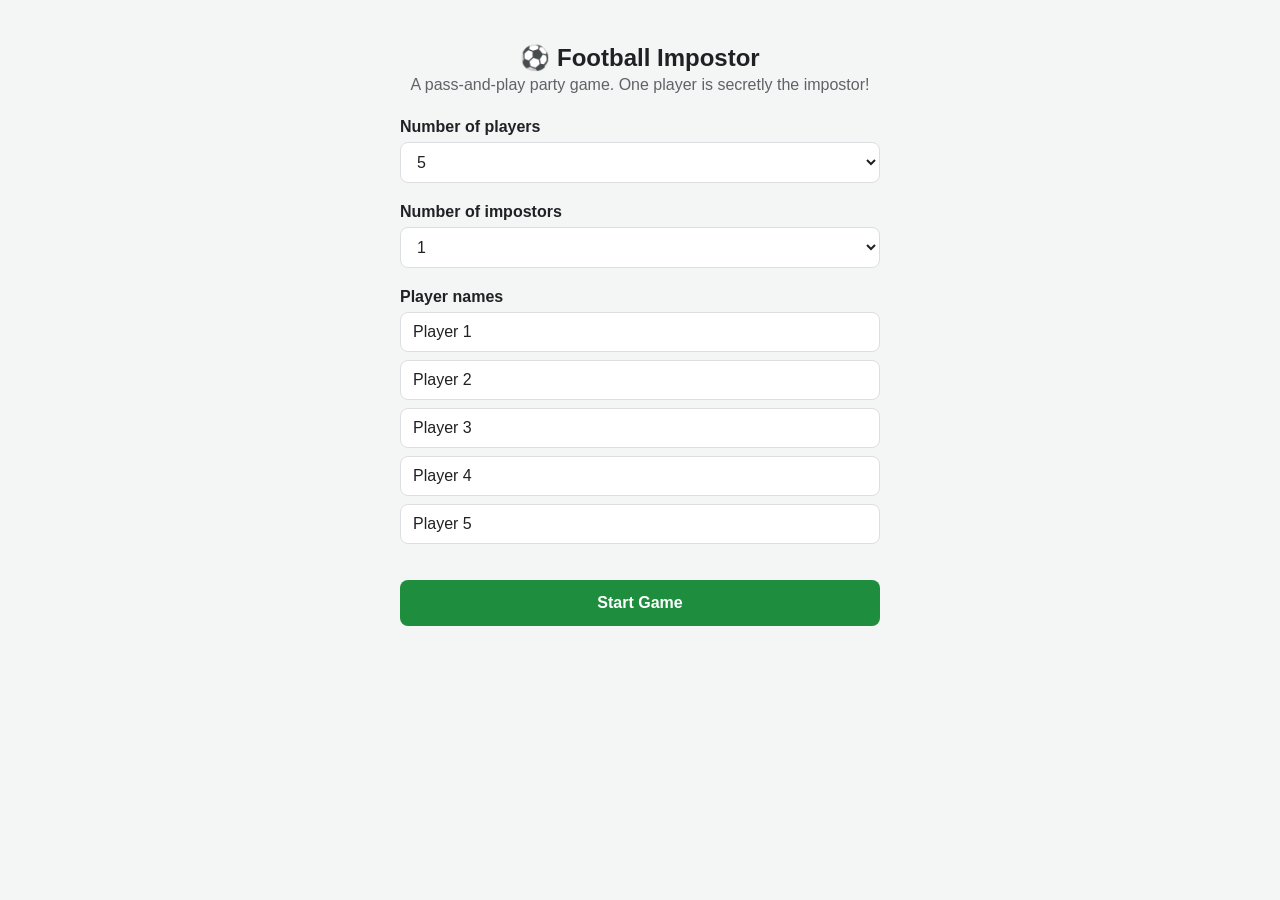
==== index.html @ 94ab7a45 "Initial football impostor game setup screen, role reveal, impostor assignment" ====
<!DOCTYPE html>
<html lang="en">
<head>
  <meta charset="UTF-8" />
  <meta name="viewport" content="width=device-width, initial-scale=1.0, maximum-scale=1.0" />
  <title>Football Impostor</title>
  <link rel="stylesheet" href="styles.css" />
</head>
<body>

  <main id="app">

    <!-- SCREEN 1: Setup — choose player count, impostor count, and names -->
    <section id="setup-screen" class="screen">
      <h1>⚽ Football Impostor</h1>
      <p class="subtitle">A pass-and-play party game. One player is secretly the impostor!</p>

      <div class="field">
        <label for="player-count">Number of players</label>
        <select id="player-count">
          <option value="3">3</option>
          <option value="4">4</option>
          <option value="5" selected>5</option>
          <option value="6">6</option>
          <option value="7">7</option>
          <option value="8">8</option>
        </select>
      </div>

      <div class="field">
        <label for="impostor-count">Number of impostors</label>
        <select id="impostor-count">
          <option value="1" selected>1</option>
          <option value="2">2</option>
          <option value="3">3</option>
        </select>
      </div>

      <div class="field">
        <label>Player names</label>
        <div id="name-inputs"></div>
      </div>

      <button id="start-game-btn" class="primary-btn">Start Game</button>
    </section>

    <!-- SCREEN 2: Pass and play — reveal each player's role one at a time -->
    <section id="reveal-screen" class="screen hidden">
      <div class="card">
        <p id="pass-prompt" class="pass-prompt"></p>
        <button id="reveal-role-btn" class="primary-btn">Tap to see your role</button>

        <div id="role-display" class="role-display hidden">
          <p id="role-text"></p>
          <button id="hide-role-btn" class="secondary-btn">Hide and pass</button>
        </div>
      </div>
    </section>

    <!-- SCREEN 3: Discussion — announce who starts, allow revealing the impostor -->
    <section id="discussion-screen" class="screen hidden">
      <div class="card">
        <p id="starter-text" class="starter-text"></p>
        <p class="hint">Discuss and try to find the impostor(s)! When ready, reveal the answer.</p>
        <button id="reveal-impostor-btn" class="primary-btn">Reveal impostor(s)</button>

        <div id="answer-display" class="answer-display hidden">
          <p id="answer-text"></p>
        </div>

        <button id="new-round-btn" class="secondary-btn">New round</button>
      </div>
    </section>

  </main>

  <script type="module" src="js/main.js"></script>
</body>
</html>
---- styles.css ----
/* styles.css — simple, clean, mobile-friendly styling */

:root {
  --green: #1e8e3e;
  --green-dark: #166a2d;
  --red: #d93025;
  --bg: #f4f6f5;
  --card-bg: #ffffff;
  --text: #202124;
  --muted: #5f6368;
  --border: #dcdfe1;
}

* {
  box-sizing: border-box;
}

body {
  margin: 0;
  min-height: 100vh;
  font-family: -apple-system, BlinkMacSystemFont, "Segoe UI", Roboto, Arial, sans-serif;
  background: var(--bg);
  color: var(--text);
  display: flex;
  justify-content: center;
  padding: 24px 16px;
}

#app {
  width: 100%;
  max-width: 480px;
}

h1 {
  text-align: center;
  margin-bottom: 4px;
}

.subtitle {
  text-align: center;
  color: var(--muted);
  margin-top: 0;
  margin-bottom: 24px;
}

.hidden {
  display: none !important;
}

.field {
  margin-bottom: 20px;
}

.field label {
  display: block;
  font-weight: 600;
  margin-bottom: 6px;
}

select,
input[type="text"] {
  width: 100%;
  padding: 10px 12px;
  font-size: 16px;
  border: 1px solid var(--border);
  border-radius: 8px;
  background: var(--card-bg);
  color: var(--text);
}

#name-inputs input {
  margin-bottom: 8px;
}

button {
  font-size: 16px;
  font-weight: 600;
  border: none;
  border-radius: 8px;
  padding: 14px 20px;
  cursor: pointer;
  width: 100%;
}

.primary-btn {
  background: var(--green);
  color: white;
  margin-top: 8px;
}

.primary-btn:hover {
  background: var(--green-dark);
}

.secondary-btn {
  background: var(--card-bg);
  color: var(--text);
  border: 1px solid var(--border);
  margin-top: 12px;
}

.secondary-btn:hover {
  background: var(--bg);
}

.card {
  background: var(--card-bg);
  border: 1px solid var(--border);
  border-radius: 12px;
  padding: 28px 20px;
  text-align: center;
  margin-top: 40px;
}

.pass-prompt {
  font-size: 20px;
  font-weight: 600;
  margin-bottom: 20px;
}

.role-display {
  margin-top: 20px;
  padding-top: 20px;
  border-top: 1px solid var(--border);
}

#role-text {
  font-size: 22px;
  font-weight: 700;
  margin-bottom: 20px;
}

.starter-text {
  font-size: 20px;
  font-weight: 700;
  margin-bottom: 12px;
}

.hint {
  color: var(--muted);
  margin-bottom: 20px;
}

.answer-display {
  margin: 20px 0;
  padding: 16px;
  border-radius: 8px;
  background: var(--bg);
}

#answer-text {
  font-weight: 600;
  white-space: pre-line;
}

@media (prefers-color-scheme: dark) {
  :root {
    --bg: #17181a;
    --card-bg: #232527;
    --text: #e8eaed;
    --muted: #9aa0a6;
    --border: #3c4043;
  }
}
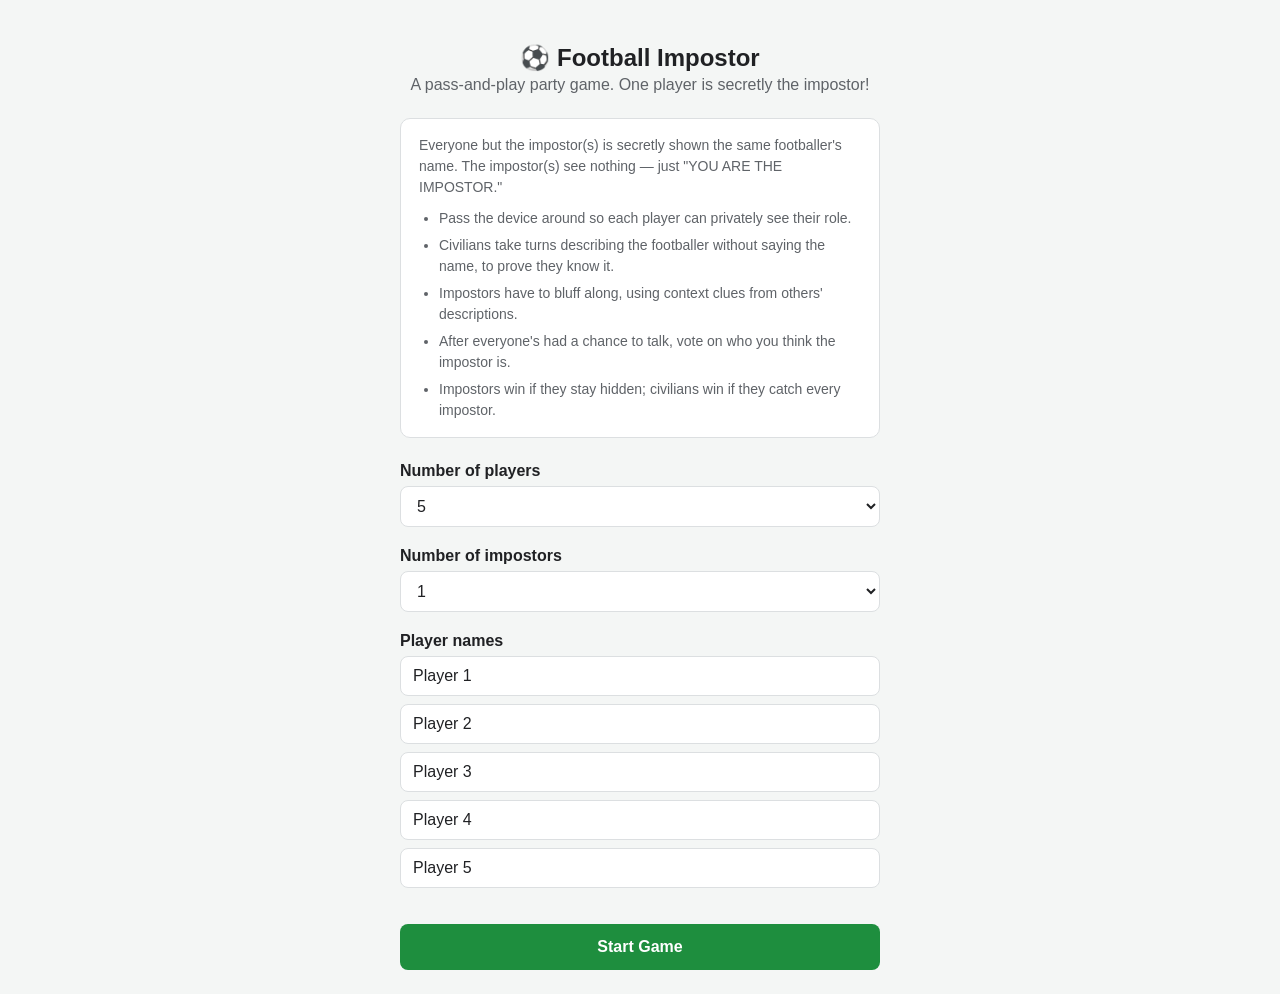
==== commit e3f98b48: "Add a how to play description" ====
--- a/index.html
+++ b/index.html
@@ -14,6 +14,20 @@
     <section id="setup-screen" class="screen">
       <h1>⚽ Football Impostor</h1>
       <p class="subtitle">A pass-and-play party game. One player is secretly the impostor!</p>
+
+      <div class="rules-box">
+        <p>
+          Everyone but the impostor(s) is secretly shown the same footballer's
+          name. The impostor(s) see nothing — just "YOU ARE THE IMPOSTOR."
+        </p>
+        <ul>
+          <li>Pass the device around so each player can privately see their role.</li>
+          <li>Civilians take turns describing the footballer without saying the name, to prove they know it.</li>
+          <li>Impostors have to bluff along, using context clues from others' descriptions.</li>
+          <li>After everyone's had a chance to talk, vote on who you think the impostor is.</li>
+          <li>Impostors win if they stay hidden; civilians win if they catch every impostor.</li>
+        </ul>
+      </div>
 
       <div class="field">
         <label for="player-count">Number of players</label>
--- a/styles.css
+++ b/styles.css
@@ -45,6 +45,34 @@
 
 .hidden {
   display: none !important;
+}
+
+.rules-box {
+  background: var(--card-bg);
+  border: 1px solid var(--border);
+  border-radius: 10px;
+  padding: 16px 18px;
+  margin-bottom: 24px;
+  color: var(--muted);
+  font-size: 14px;
+  line-height: 1.5;
+}
+
+.rules-box p {
+  margin: 0 0 10px;
+}
+
+.rules-box ul {
+  margin: 0;
+  padding-left: 20px;
+}
+
+.rules-box li {
+  margin-bottom: 6px;
+}
+
+.rules-box li:last-child {
+  margin-bottom: 0;
 }
 
 .field {
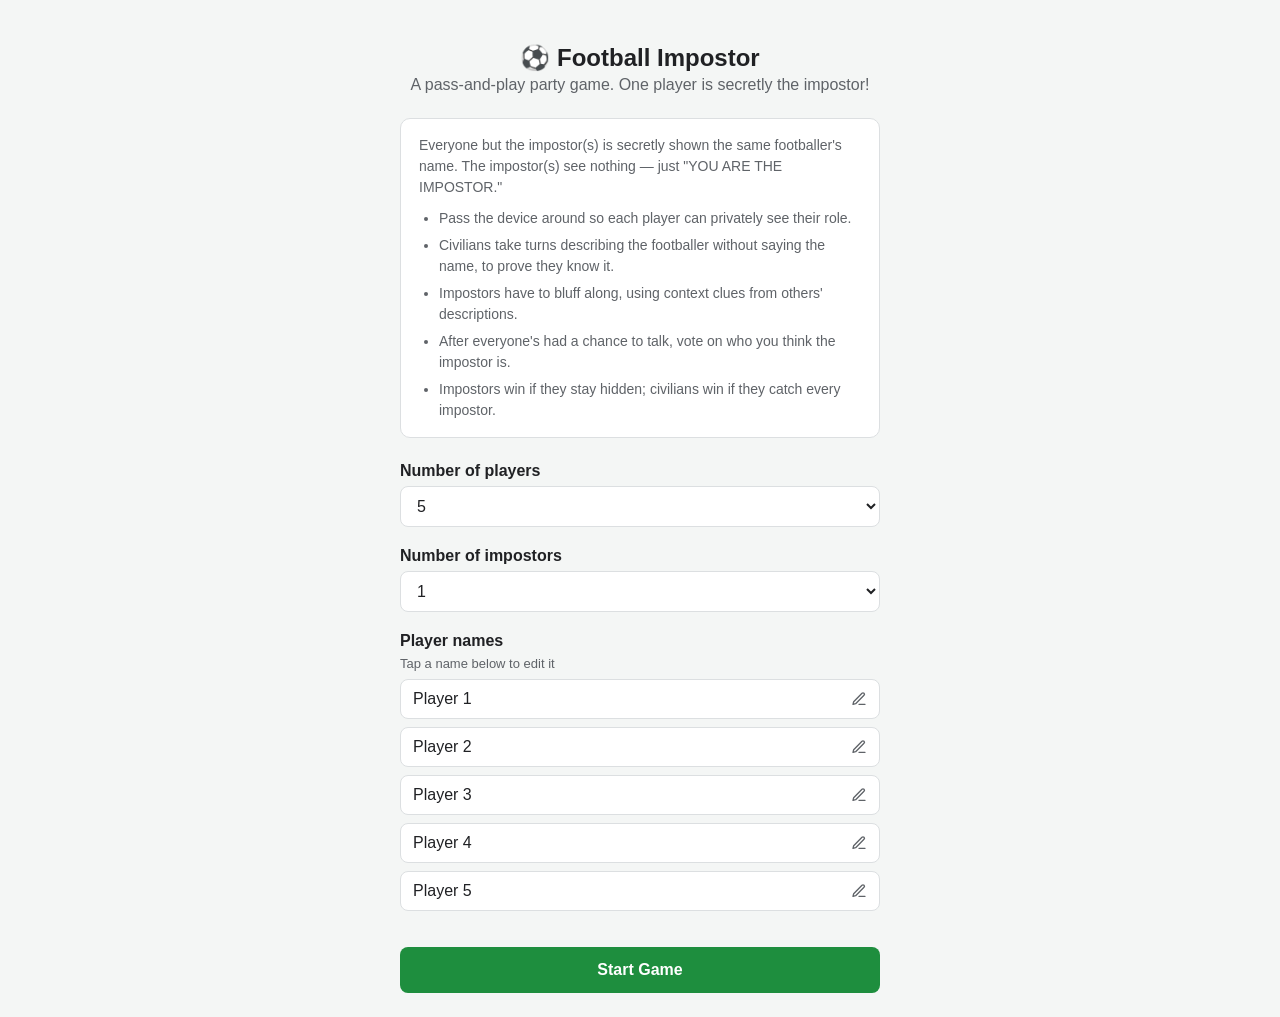
==== commit 57b6cf19: "add edit logo next to player names" ====
--- a/index.html
+++ b/index.html
@@ -52,6 +52,7 @@
 
       <div class="field">
         <label>Player names</label>
+        <p class="field-hint">Tap a name below to edit it</p>
         <div id="name-inputs"></div>
       </div>
 
--- a/styles.css
+++ b/styles.css
@@ -96,8 +96,18 @@
   color: var(--text);
 }
 
+.field-hint {
+  margin: 0 0 8px;
+  font-size: 13px;
+  color: var(--muted);
+}
+
 #name-inputs input {
   margin-bottom: 8px;
+  background-image: url("data:image/svg+xml,%3Csvg xmlns='http://www.w3.org/2000/svg' viewBox='0 0 24 24' fill='none' stroke='%235f6368' stroke-width='2' stroke-linecap='round' stroke-linejoin='round' width='16' height='16'%3E%3Cpath d='M12 20h9'/%3E%3Cpath d='M16.5 3.5a2.12 2.12 0 0 1 3 3L7 19l-4 1 1-4Z'/%3E%3C/svg%3E");
+  background-repeat: no-repeat;
+  background-position: right 12px center;
+  padding-right: 36px;
 }
 
 button {
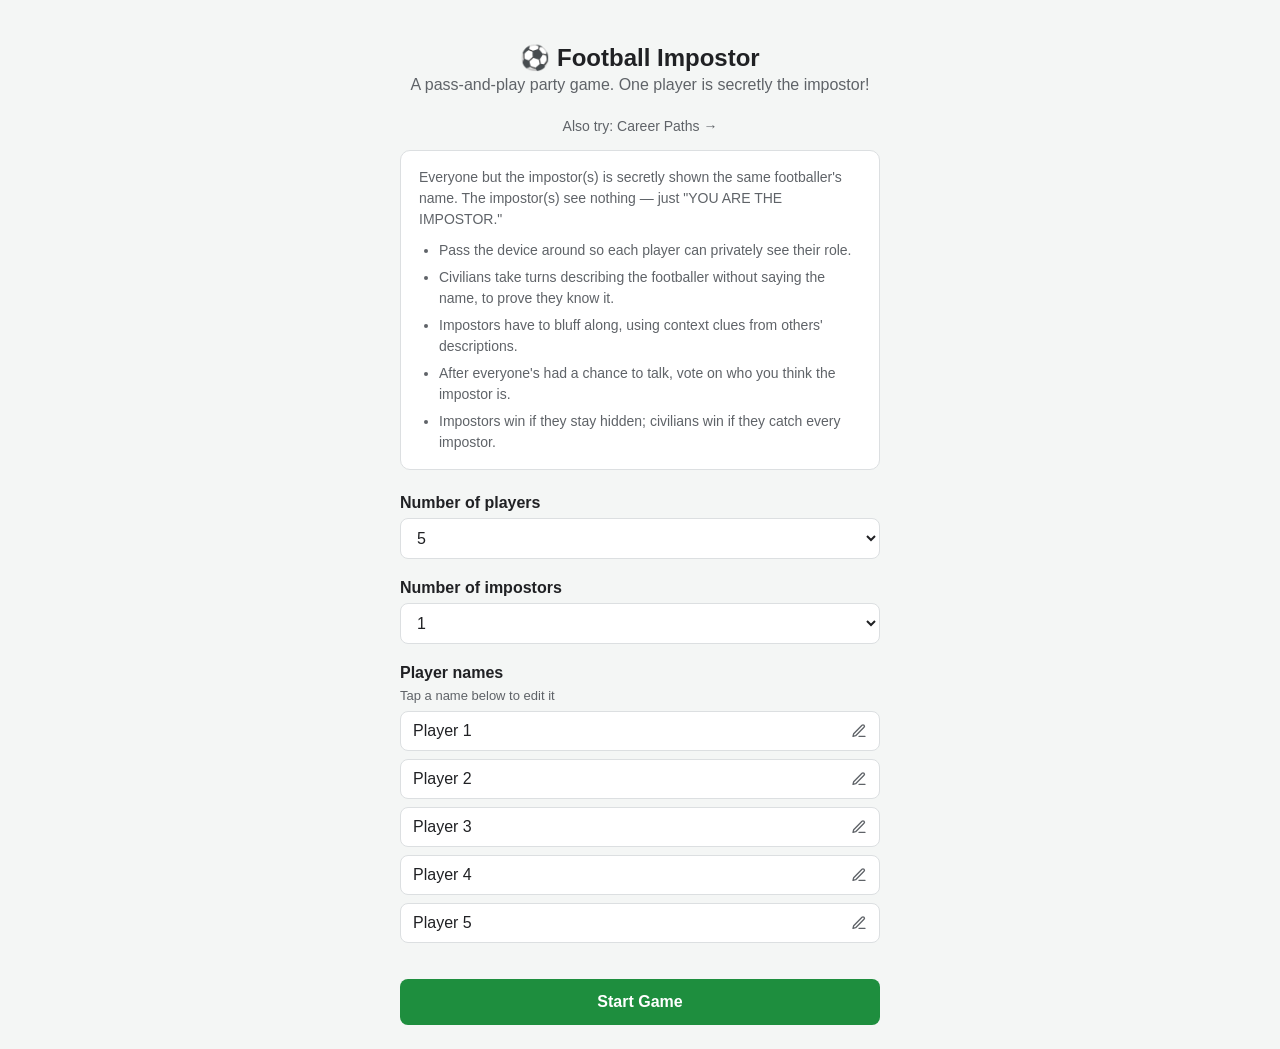
==== commit c22b9c3b: "career path page demo" ====
--- a/index.html
+++ b/index.html
@@ -14,6 +14,8 @@
     <section id="setup-screen" class="screen">
       <h1>⚽ Football Impostor</h1>
       <p class="subtitle">A pass-and-play party game. One player is secretly the impostor!</p>
+
+      <a href="career-paths.html" class="back-link">Also try: Career Paths &rarr;</a>
 
       <div class="rules-box">
         <p>
--- a/styles.css
+++ b/styles.css
@@ -200,3 +200,99 @@
     --border: #3c4043;
   }
 }
+
+/* ---------------------------------------------------------------------
+   Career Paths game additions (new page, career-paths.html)
+--------------------------------------------------------------------- */
+
+.back-link {
+  display: block;
+  margin-bottom: 16px;
+  text-align: center;
+  color: var(--muted);
+  text-decoration: none;
+  font-size: 14px;
+}
+
+.back-link:hover {
+  text-decoration: underline;
+}
+
+.player-photo {
+  display: block;
+  width: 160px;
+  height: 160px;
+  margin: 0 auto 20px;
+  border-radius: 50%;
+  object-fit: cover;
+  background: var(--bg);
+  filter: blur(0);
+  transition: filter 0.3s ease;
+}
+
+.player-photo.blurred {
+  filter: blur(20px);
+}
+
+.career-list {
+  list-style: none;
+  margin: 0 0 20px;
+  padding: 0;
+  text-align: left;
+}
+
+.career-list li {
+  background: var(--bg);
+  border-radius: 8px;
+  padding: 10px 14px;
+  margin-bottom: 8px;
+  font-weight: 600;
+}
+
+.guess-wrap {
+  position: relative;
+  margin-bottom: 8px;
+}
+
+.guess-dropdown {
+  position: absolute;
+  top: 100%;
+  left: 0;
+  right: 0;
+  background: var(--card-bg);
+  border: 1px solid var(--border);
+  border-top: none;
+  border-radius: 0 0 8px 8px;
+  max-height: 220px;
+  overflow-y: auto;
+  z-index: 10;
+  text-align: left;
+}
+
+.dropdown-item {
+  padding: 10px 12px;
+  cursor: pointer;
+}
+
+.dropdown-item:hover {
+  background: var(--bg);
+}
+
+.guesses-left {
+  color: var(--muted);
+  font-size: 14px;
+  margin: 4px 0 16px;
+}
+
+.feedback-message {
+  font-weight: 600;
+  min-height: 20px;
+  margin: 4px 0 16px;
+}
+
+.start-message {
+  color: var(--red);
+  font-weight: 600;
+  text-align: center;
+  margin-top: 8px;
+}
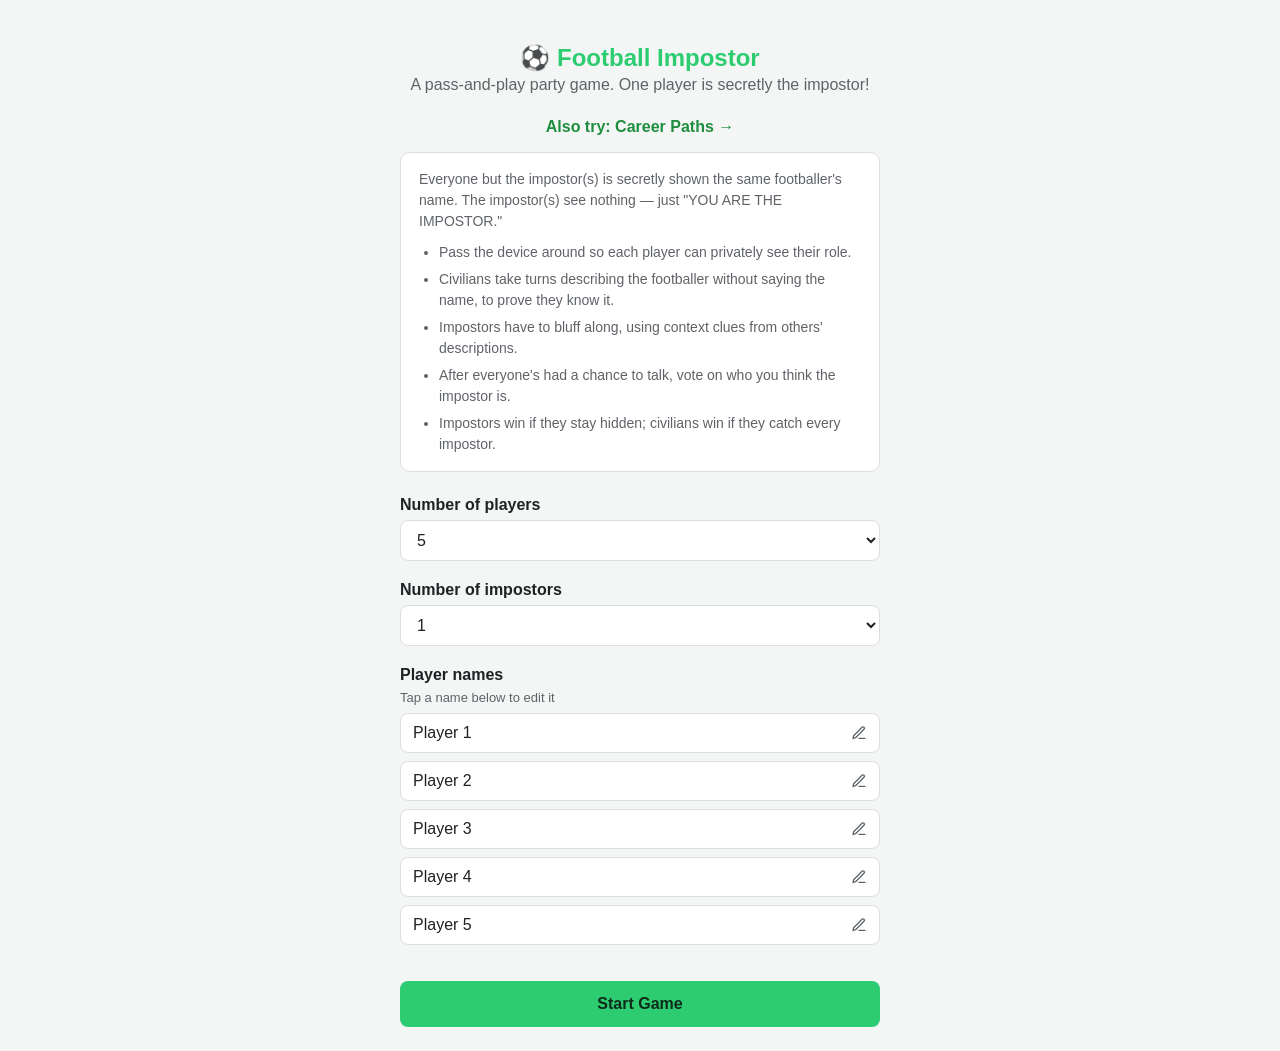
==== commit 1b6922b5: "minor color changes" ====
--- a/index.html
+++ b/index.html
@@ -15,7 +15,7 @@
       <h1>⚽ Football Impostor</h1>
       <p class="subtitle">A pass-and-play party game. One player is secretly the impostor!</p>
 
-      <a href="career-paths.html" class="back-link">Also try: Career Paths &rarr;</a>
+      <a href="career-paths.html" class="nav-highlight-link">Also try: Career Paths &rarr;</a>
 
       <div class="rules-box">
         <p>
--- a/styles.css
+++ b/styles.css
@@ -9,6 +9,12 @@
   --text: #202124;
   --muted: #5f6368;
   --border: #dcdfe1;
+
+  /* Single accent color: a football-pitch green, used only for the page
+     title and the main action buttons (Start / New round / Give up). */
+  --accent: #2ecc71;
+  --accent-hover: #27ae60;
+  --accent-text: #0e2a1a; /* dark text keeps good contrast on the bright green */
 }
 
 * {
@@ -34,6 +40,7 @@
 h1 {
   text-align: center;
   margin-bottom: 4px;
+  color: var(--accent);
 }
 
 .subtitle {
@@ -218,6 +225,20 @@
   text-decoration: underline;
 }
 
+.nav-highlight-link {
+  display: block;
+  margin-bottom: 16px;
+  text-align: center;
+  color: var(--green);
+  font-weight: 600;
+  text-decoration: none;
+}
+
+.nav-highlight-link:hover {
+  color: var(--green-dark);
+  text-decoration: underline;
+}
+
 .player-photo {
   display: block;
   width: 160px;
@@ -296,3 +317,22 @@
   text-align: center;
   margin-top: 8px;
 }
+
+/* Accent-green main buttons: Start (both pages), New round (both pages),
+   Give up (Career Paths). Targeted by ID so other buttons (e.g. "Hide and
+   pass", "Reveal impostor(s)") keep their current look. */
+#start-game-btn,
+#start-round-btn,
+#new-round-btn,
+#give-up-btn {
+  background: var(--accent);
+  color: var(--accent-text);
+  border: none;
+}
+
+#start-game-btn:hover,
+#start-round-btn:hover,
+#new-round-btn:hover,
+#give-up-btn:hover {
+  background: var(--accent-hover);
+}
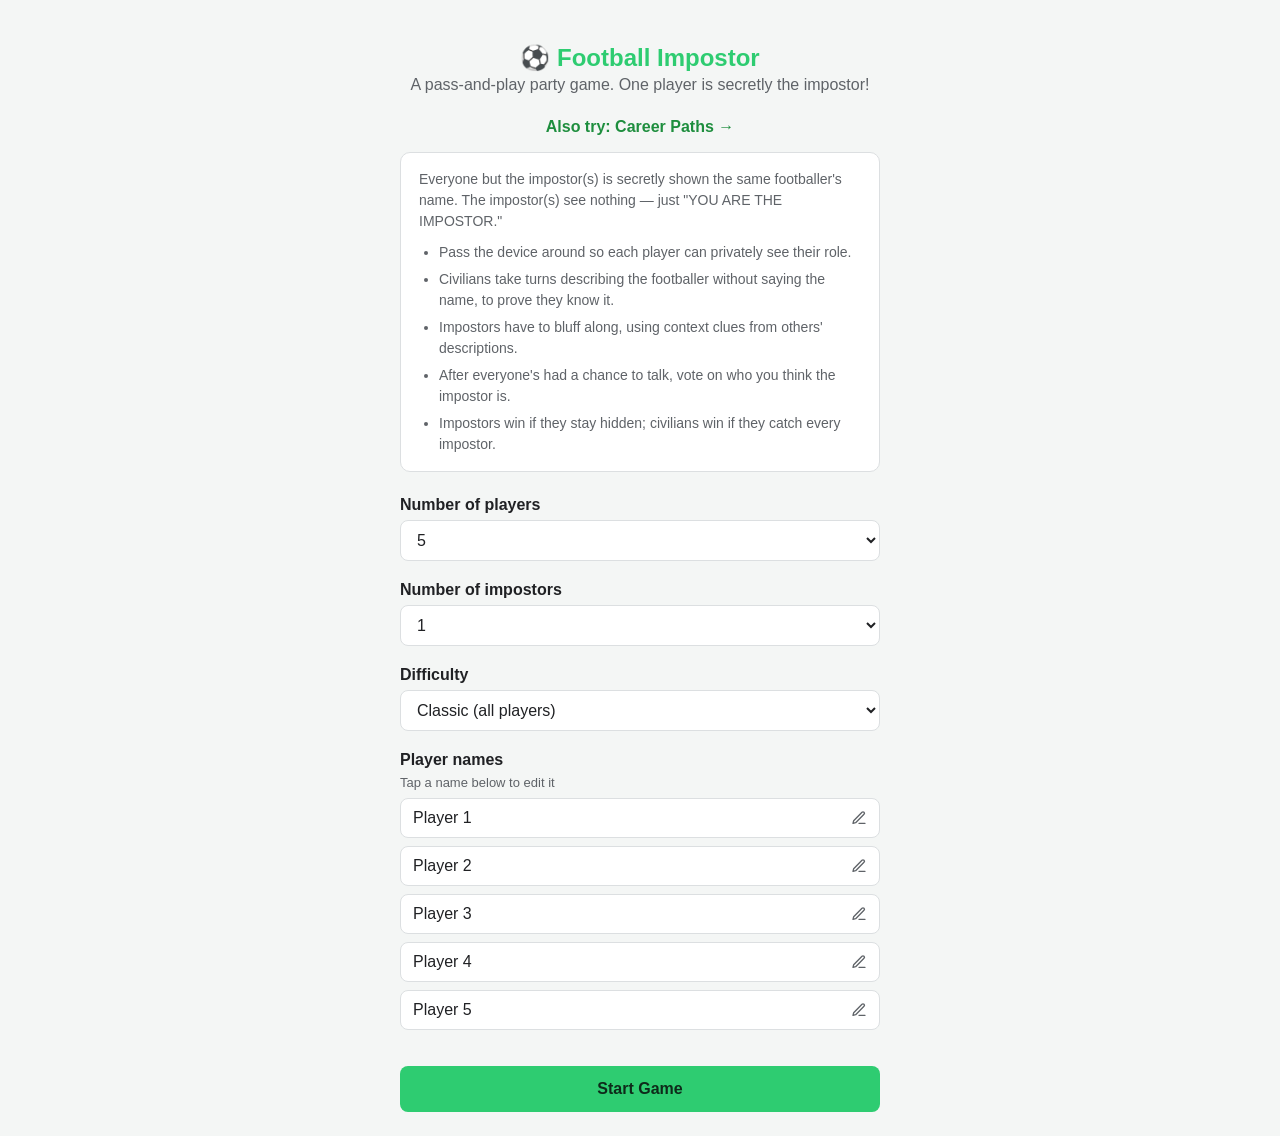
==== commit 8702b046: "add difficulty to football impostor" ====
--- a/index.html
+++ b/index.html
@@ -53,6 +53,16 @@
       </div>
 
       <div class="field">
+        <label for="difficulty-select">Difficulty</label>
+        <select id="difficulty-select">
+          <option value="classic" selected>Classic (all players)</option>
+          <option value="easy">Easy</option>
+          <option value="medium">Medium</option>
+          <option value="hard">Hard</option>
+        </select>
+      </div>
+
+      <div class="field">
         <label>Player names</label>
         <p class="field-hint">Tap a name below to edit it</p>
         <div id="name-inputs"></div>
--- a/styles.css
+++ b/styles.css
@@ -237,6 +237,17 @@
 .nav-highlight-link:hover {
   color: var(--green-dark);
   text-decoration: underline;
+}
+
+.photo-toggle-label {
+  display: flex;
+  align-items: center;
+  justify-content: center;
+  gap: 6px;
+  margin-bottom: 12px;
+  font-size: 14px;
+  color: var(--muted);
+  cursor: pointer;
 }
 
 .player-photo {
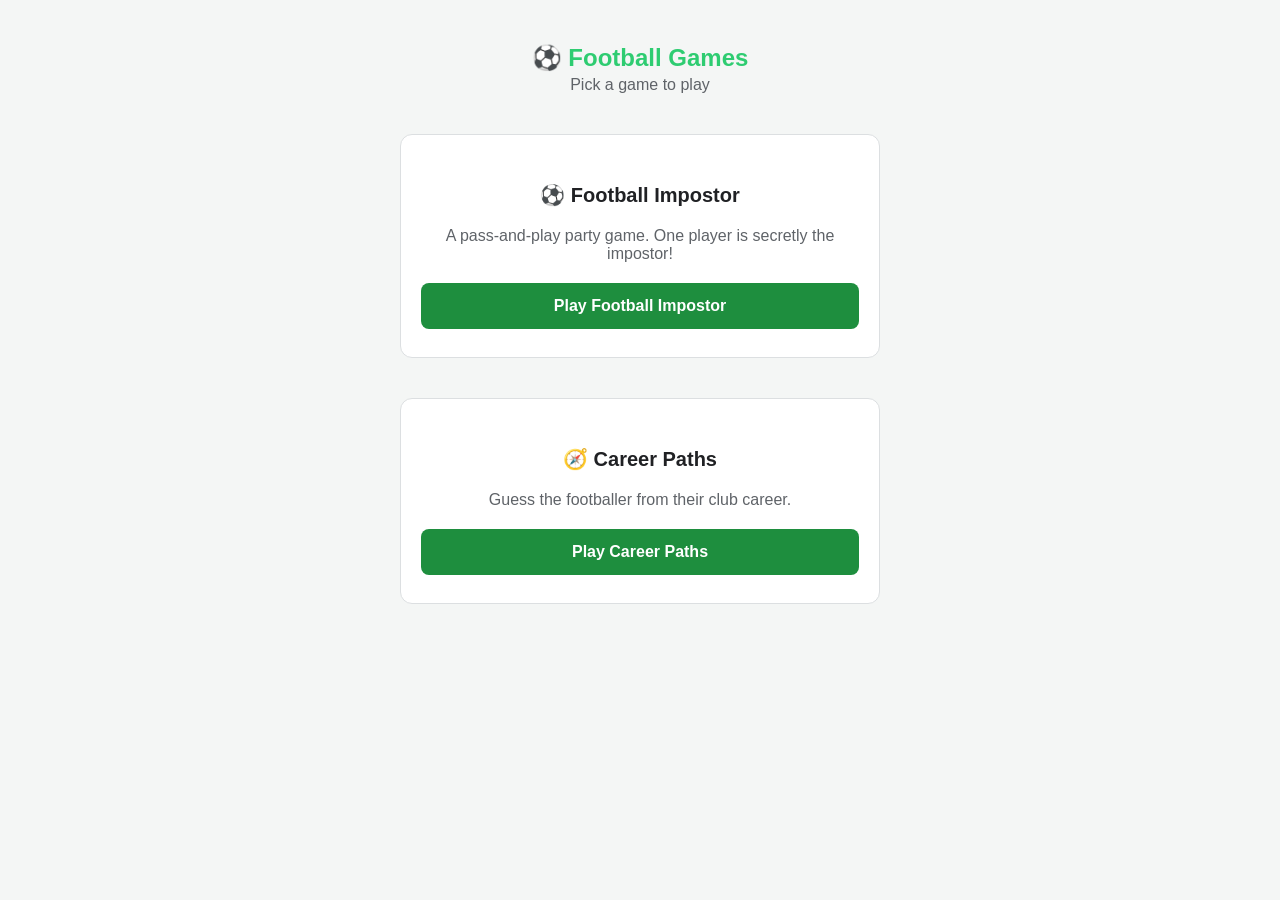
==== commit 9e50eccf: "add a home page" ====
--- a/index.html
+++ b/index.html
@@ -3,104 +3,29 @@
 <head>
   <meta charset="UTF-8" />
   <meta name="viewport" content="width=device-width, initial-scale=1.0, maximum-scale=1.0" />
-  <title>Football Impostor</title>
+  <title>Football Games</title>
   <link rel="stylesheet" href="styles.css" />
 </head>
 <body>
 
   <main id="app">
+    <section class="screen">
+      <h1>⚽ Football Games</h1>
+      <p class="subtitle">Pick a game to play</p>
 
-    <!-- SCREEN 1: Setup — choose player count, impostor count, and names -->
-    <section id="setup-screen" class="screen">
-      <h1>⚽ Football Impostor</h1>
-      <p class="subtitle">A pass-and-play party game. One player is secretly the impostor!</p>
-
-      <a href="career-paths.html" class="nav-highlight-link">Also try: Career Paths &rarr;</a>
-
-      <div class="rules-box">
-        <p>
-          Everyone but the impostor(s) is secretly shown the same footballer's
-          name. The impostor(s) see nothing — just "YOU ARE THE IMPOSTOR."
-        </p>
-        <ul>
-          <li>Pass the device around so each player can privately see their role.</li>
-          <li>Civilians take turns describing the footballer without saying the name, to prove they know it.</li>
-          <li>Impostors have to bluff along, using context clues from others' descriptions.</li>
-          <li>After everyone's had a chance to talk, vote on who you think the impostor is.</li>
-          <li>Impostors win if they stay hidden; civilians win if they catch every impostor.</li>
-        </ul>
+      <div class="card">
+        <p class="pass-prompt">⚽ Football Impostor</p>
+        <p class="hint">A pass-and-play party game. One player is secretly the impostor!</p>
+        <a href="impostor.html" class="link-btn primary-btn">Play Football Impostor</a>
       </div>
 
-      <div class="field">
-        <label for="player-count">Number of players</label>
-        <select id="player-count">
-          <option value="3">3</option>
-          <option value="4">4</option>
-          <option value="5" selected>5</option>
-          <option value="6">6</option>
-          <option value="7">7</option>
-          <option value="8">8</option>
-        </select>
-      </div>
-
-      <div class="field">
-        <label for="impostor-count">Number of impostors</label>
-        <select id="impostor-count">
-          <option value="1" selected>1</option>
-          <option value="2">2</option>
-          <option value="3">3</option>
-        </select>
-      </div>
-
-      <div class="field">
-        <label for="difficulty-select">Difficulty</label>
-        <select id="difficulty-select">
-          <option value="classic" selected>Classic (all players)</option>
-          <option value="easy">Easy</option>
-          <option value="medium">Medium</option>
-          <option value="hard">Hard</option>
-        </select>
-      </div>
-
-      <div class="field">
-        <label>Player names</label>
-        <p class="field-hint">Tap a name below to edit it</p>
-        <div id="name-inputs"></div>
-      </div>
-
-      <button id="start-game-btn" class="primary-btn">Start Game</button>
-    </section>
-
-    <!-- SCREEN 2: Pass and play — reveal each player's role one at a time -->
-    <section id="reveal-screen" class="screen hidden">
       <div class="card">
-        <p id="pass-prompt" class="pass-prompt"></p>
-        <button id="reveal-role-btn" class="primary-btn">Tap to see your role</button>
-
-        <div id="role-display" class="role-display hidden">
-          <p id="role-text"></p>
-          <button id="hide-role-btn" class="secondary-btn">Hide and pass</button>
-        </div>
+        <p class="pass-prompt">🧭 Career Paths</p>
+        <p class="hint">Guess the footballer from their club career.</p>
+        <a href="career-paths.html" class="link-btn primary-btn">Play Career Paths</a>
       </div>
     </section>
-
-    <!-- SCREEN 3: Discussion — announce who starts, allow revealing the impostor -->
-    <section id="discussion-screen" class="screen hidden">
-      <div class="card">
-        <p id="starter-text" class="starter-text"></p>
-        <p class="hint">Discuss and try to find the impostor(s)! When ready, reveal the answer.</p>
-        <button id="reveal-impostor-btn" class="primary-btn">Reveal impostor(s)</button>
-
-        <div id="answer-display" class="answer-display hidden">
-          <p id="answer-text"></p>
-        </div>
-
-        <button id="new-round-btn" class="secondary-btn">New round</button>
-      </div>
-    </section>
-
   </main>
 
-  <script type="module" src="js/main.js"></script>
 </body>
 </html>
--- a/styles.css
+++ b/styles.css
@@ -347,3 +347,19 @@
 #give-up-btn:hover {
   background: var(--accent-hover);
 }
+
+/* Makes an <a> look and behave like the existing <button> styles (which are
+   tied to the `button` tag selector) -- used for the home page's "Play"
+   links, which need to be real links, not buttons. */
+.link-btn {
+  display: block;
+  box-sizing: border-box;
+  width: 100%;
+  text-align: center;
+  text-decoration: none;
+  font-size: 16px;
+  font-weight: 600;
+  border-radius: 8px;
+  padding: 14px 20px;
+  cursor: pointer;
+}
